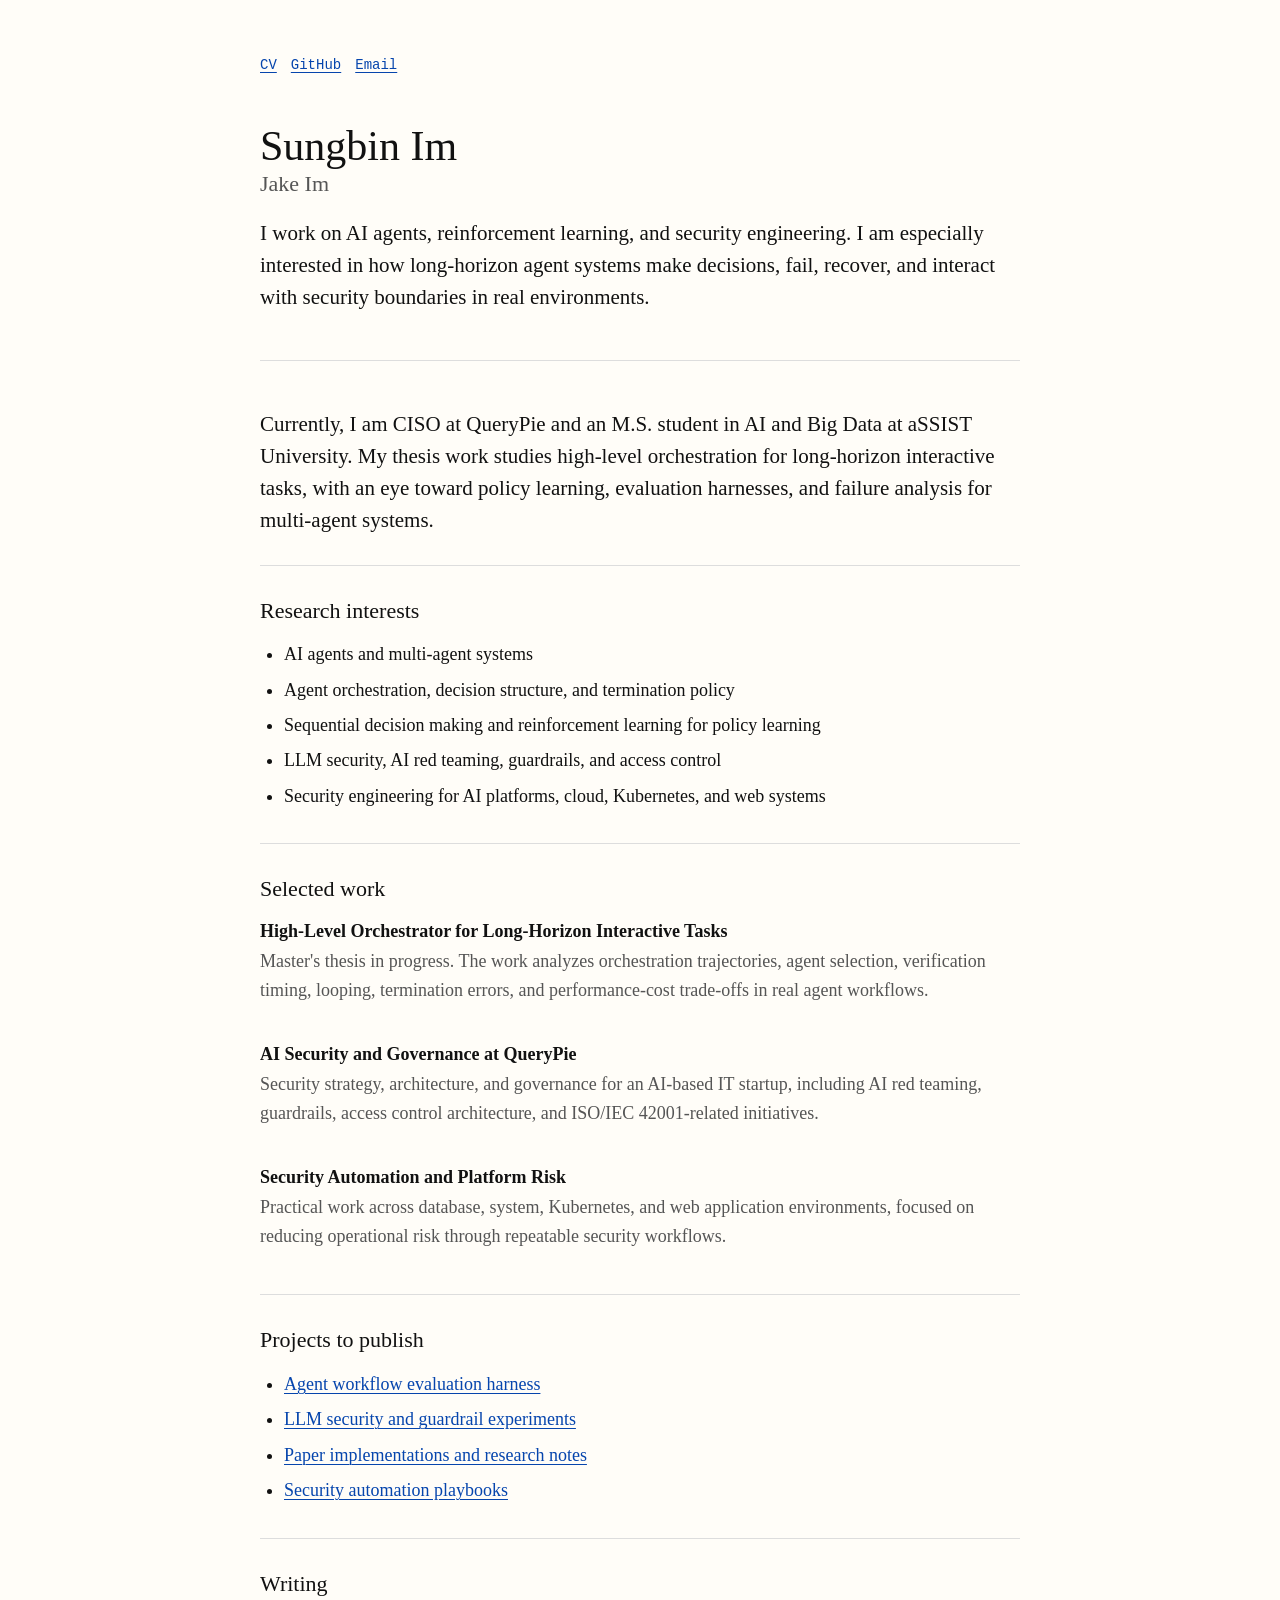
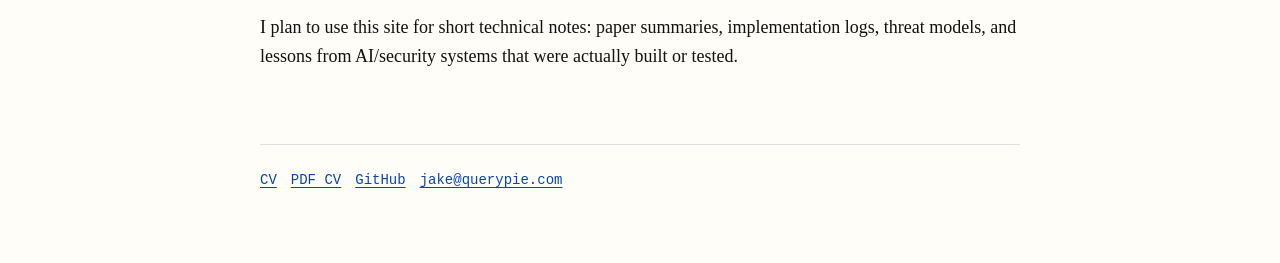
==== index.html @ a09dd4fa "feat(homepage): Create personal homepage" ====
<!doctype html>
<html lang="en">
<head>
  <meta charset="utf-8">
  <meta name="viewport" content="width=device-width, initial-scale=1">
  <meta name="description" content="Sungbin Im (Jake Im) - AI agents, security engineering, and computer science.">
  <title>Sungbin Im (Jake Im)</title>
  <link rel="stylesheet" href="styles.css">
</head>
<body>
  <main class="page">
    <header class="intro">
      <nav class="top-links" aria-label="Primary navigation">
        <a href="cv.html">CV</a>
        <a href="https://github.com/jazdr">GitHub</a>
        <a href="mailto:jake@querypie.com">Email</a>
      </nav>

      <h1>Sungbin Im <span>Jake Im</span></h1>
      <p>
        I work on AI agents, reinforcement learning, and security engineering.
        I am especially interested in how long-horizon agent systems make decisions,
        fail, recover, and interact with security boundaries in real environments.
      </p>
    </header>

    <section class="note">
      <p>
        Currently, I am CISO at QueryPie and an M.S. student in AI and Big Data at
        aSSIST University. My thesis work studies high-level orchestration for
        long-horizon interactive tasks, with an eye toward policy learning,
        evaluation harnesses, and failure analysis for multi-agent systems.
      </p>
    </section>

    <section class="section">
      <h2>Research interests</h2>
      <ul class="plain-list">
        <li>AI agents and multi-agent systems</li>
        <li>Agent orchestration, decision structure, and termination policy</li>
        <li>Sequential decision making and reinforcement learning for policy learning</li>
        <li>LLM security, AI red teaming, guardrails, and access control</li>
        <li>Security engineering for AI platforms, cloud, Kubernetes, and web systems</li>
      </ul>
    </section>

    <section class="section">
      <h2>Selected work</h2>
      <div class="work-list">
        <article>
          <h3>High-Level Orchestrator for Long-Horizon Interactive Tasks</h3>
          <p>
            Master's thesis in progress. The work analyzes orchestration trajectories,
            agent selection, verification timing, looping, termination errors, and
            performance-cost trade-offs in real agent workflows.
          </p>
        </article>
        <article>
          <h3>AI Security and Governance at QueryPie</h3>
          <p>
            Security strategy, architecture, and governance for an AI-based IT startup,
            including AI red teaming, guardrails, access control architecture, and
            ISO/IEC 42001-related initiatives.
          </p>
        </article>
        <article>
          <h3>Security Automation and Platform Risk</h3>
          <p>
            Practical work across database, system, Kubernetes, and web application
            environments, focused on reducing operational risk through repeatable
            security workflows.
          </p>
        </article>
      </div>
    </section>

    <section class="section">
      <h2>Projects to publish</h2>
      <ul class="link-list">
        <li><a href="https://github.com/jazdr">Agent workflow evaluation harness</a></li>
        <li><a href="https://github.com/jazdr">LLM security and guardrail experiments</a></li>
        <li><a href="https://github.com/jazdr">Paper implementations and research notes</a></li>
        <li><a href="https://github.com/jazdr">Security automation playbooks</a></li>
      </ul>
    </section>

    <section class="section">
      <h2>Writing</h2>
      <p>
        I plan to use this site for short technical notes: paper summaries,
        implementation logs, threat models, and lessons from AI/security systems
        that were actually built or tested.
      </p>
    </section>

    <footer class="footer">
      <a href="cv.html">CV</a>
      <a href="assets/Sungbin_Im_CV.pdf">PDF CV</a>
      <a href="https://github.com/jazdr">GitHub</a>
      <a href="mailto:jake@querypie.com">jake@querypie.com</a>
    </footer>
  </main>
</body>
</html>
---- styles.css ----
:root {
  --text: #111;
  --muted: #555;
  --faint: #777;
  --line: #ddd;
  --bg: #fffdf8;
  --link: #0645ad;
  --code: #f4f1ea;
}

* {
  box-sizing: border-box;
}

html {
  scroll-behavior: smooth;
}

body {
  margin: 0;
  background: var(--bg);
  color: var(--text);
  font-family: Georgia, "Times New Roman", Times, serif;
  font-size: 18px;
  line-height: 1.58;
}

a {
  color: var(--link);
  text-decoration: underline;
  text-decoration-thickness: 1px;
  text-underline-offset: 3px;
}

a:hover {
  color: #000;
}

.page {
  width: min(760px, calc(100% - 36px));
  margin: 0 auto;
  padding: 54px 0 72px;
}

.intro {
  padding-bottom: 28px;
  border-bottom: 1px solid var(--line);
}

.top-links {
  display: flex;
  flex-wrap: wrap;
  gap: 14px;
  margin-bottom: 48px;
  font-family: ui-monospace, SFMono-Regular, Menlo, Consolas, monospace;
  font-size: 14px;
}

h1,
h2,
h3,
p {
  margin-top: 0;
}

h1 {
  margin-bottom: 18px;
  font-size: 42px;
  line-height: 1.08;
  font-weight: 400;
}

h1 span {
  display: block;
  color: var(--muted);
  font-size: 22px;
  line-height: 1.4;
}

h2 {
  margin-bottom: 16px;
  font-size: 22px;
  line-height: 1.25;
  font-weight: 400;
}

h3 {
  margin-bottom: 4px;
  font-size: 18px;
  line-height: 1.35;
  font-weight: 700;
}

p {
  margin-bottom: 18px;
}

.intro p,
.note p {
  font-size: 21px;
  line-height: 1.52;
}

.note {
  margin: 30px 0 8px;
  padding: 18px 0 2px;
}

.section {
  padding: 31px 0 26px;
  border-top: 1px solid var(--line);
}

.plain-list,
.link-list,
.detail-list,
.tag-list {
  margin: 0;
  padding-left: 24px;
}

.plain-list li,
.link-list li,
.detail-list li,
.tag-list li {
  margin-bottom: 7px;
}

.work-list {
  display: grid;
  gap: 20px;
}

.work-list article p {
  color: var(--muted);
}

.footer {
  display: flex;
  flex-wrap: wrap;
  gap: 14px;
  margin-top: 30px;
  padding-top: 24px;
  border-top: 1px solid var(--line);
  font-family: ui-monospace, SFMono-Regular, Menlo, Consolas, monospace;
  font-size: 14px;
}

.site-header {
  width: min(760px, calc(100% - 36px));
  margin: 0 auto;
  padding: 34px 0 16px;
  border-bottom: 1px solid var(--line);
}

.mark {
  color: var(--text);
  font-family: ui-monospace, SFMono-Regular, Menlo, Consolas, monospace;
  font-size: 14px;
  text-decoration: none;
}

.nav {
  display: flex;
  flex-wrap: wrap;
  gap: 12px;
  margin-top: 14px;
  font-family: ui-monospace, SFMono-Regular, Menlo, Consolas, monospace;
  font-size: 14px;
}

.cv-hero,
.cv-layout {
  width: min(760px, calc(100% - 36px));
  margin: 0 auto;
}

.cv-hero {
  padding: 44px 0 28px;
}

.eyebrow,
.panel-label {
  margin-bottom: 12px;
  color: var(--faint);
  font-family: ui-monospace, SFMono-Regular, Menlo, Consolas, monospace;
  font-size: 13px;
  text-transform: uppercase;
}

.cv-hero h1 {
  margin-bottom: 14px;
}

.cv-hero h1 span {
  display: block;
}

.lede {
  color: var(--muted);
  font-size: 21px;
}

.hero-actions {
  display: flex;
  flex-wrap: wrap;
  gap: 12px;
  margin-top: 18px;
}

.button {
  display: inline-flex;
  align-items: center;
  min-height: 36px;
  padding: 5px 10px;
  border: 1px solid var(--line);
  background: var(--code);
  font-family: ui-monospace, SFMono-Regular, Menlo, Consolas, monospace;
  font-size: 14px;
  text-decoration: none;
}

.button.primary {
  border-color: var(--text);
}

.cv-layout {
  display: grid;
  grid-template-columns: 190px minmax(0, 1fr);
  gap: 38px;
  padding: 26px 0 72px;
  border-top: 1px solid var(--line);
}

.cv-sidebar {
  color: var(--muted);
  font-size: 15px;
}

.cv-sidebar dl {
  margin: 0;
}

.cv-sidebar dt {
  margin-top: 14px;
  color: var(--text);
  font-family: ui-monospace, SFMono-Regular, Menlo, Consolas, monospace;
  font-size: 13px;
}

.cv-sidebar dd {
  margin: 0;
}

.cv-main {
  display: grid;
  gap: 30px;
}

.cv-block {
  padding-bottom: 24px;
  border-bottom: 1px solid var(--line);
}

.cv-entry {
  display: grid;
  grid-template-columns: minmax(0, 1fr) auto;
  gap: 18px;
  margin-bottom: 12px;
}

.cv-entry p {
  color: var(--muted);
  margin-bottom: 0;
}

.cv-entry time {
  color: var(--faint);
  font-family: ui-monospace, SFMono-Regular, Menlo, Consolas, monospace;
  font-size: 13px;
  white-space: nowrap;
}

@media (max-width: 700px) {
  body {
    font-size: 17px;
  }

  .page {
    padding-top: 34px;
  }

  h1 {
    font-size: 36px;
  }

  .intro p,
  .note p,
  .lede {
    font-size: 19px;
  }

  .cv-layout,
  .cv-entry {
    grid-template-columns: 1fr;
  }

  .cv-sidebar {
    padding-bottom: 10px;
    border-bottom: 1px solid var(--line);
  }
}
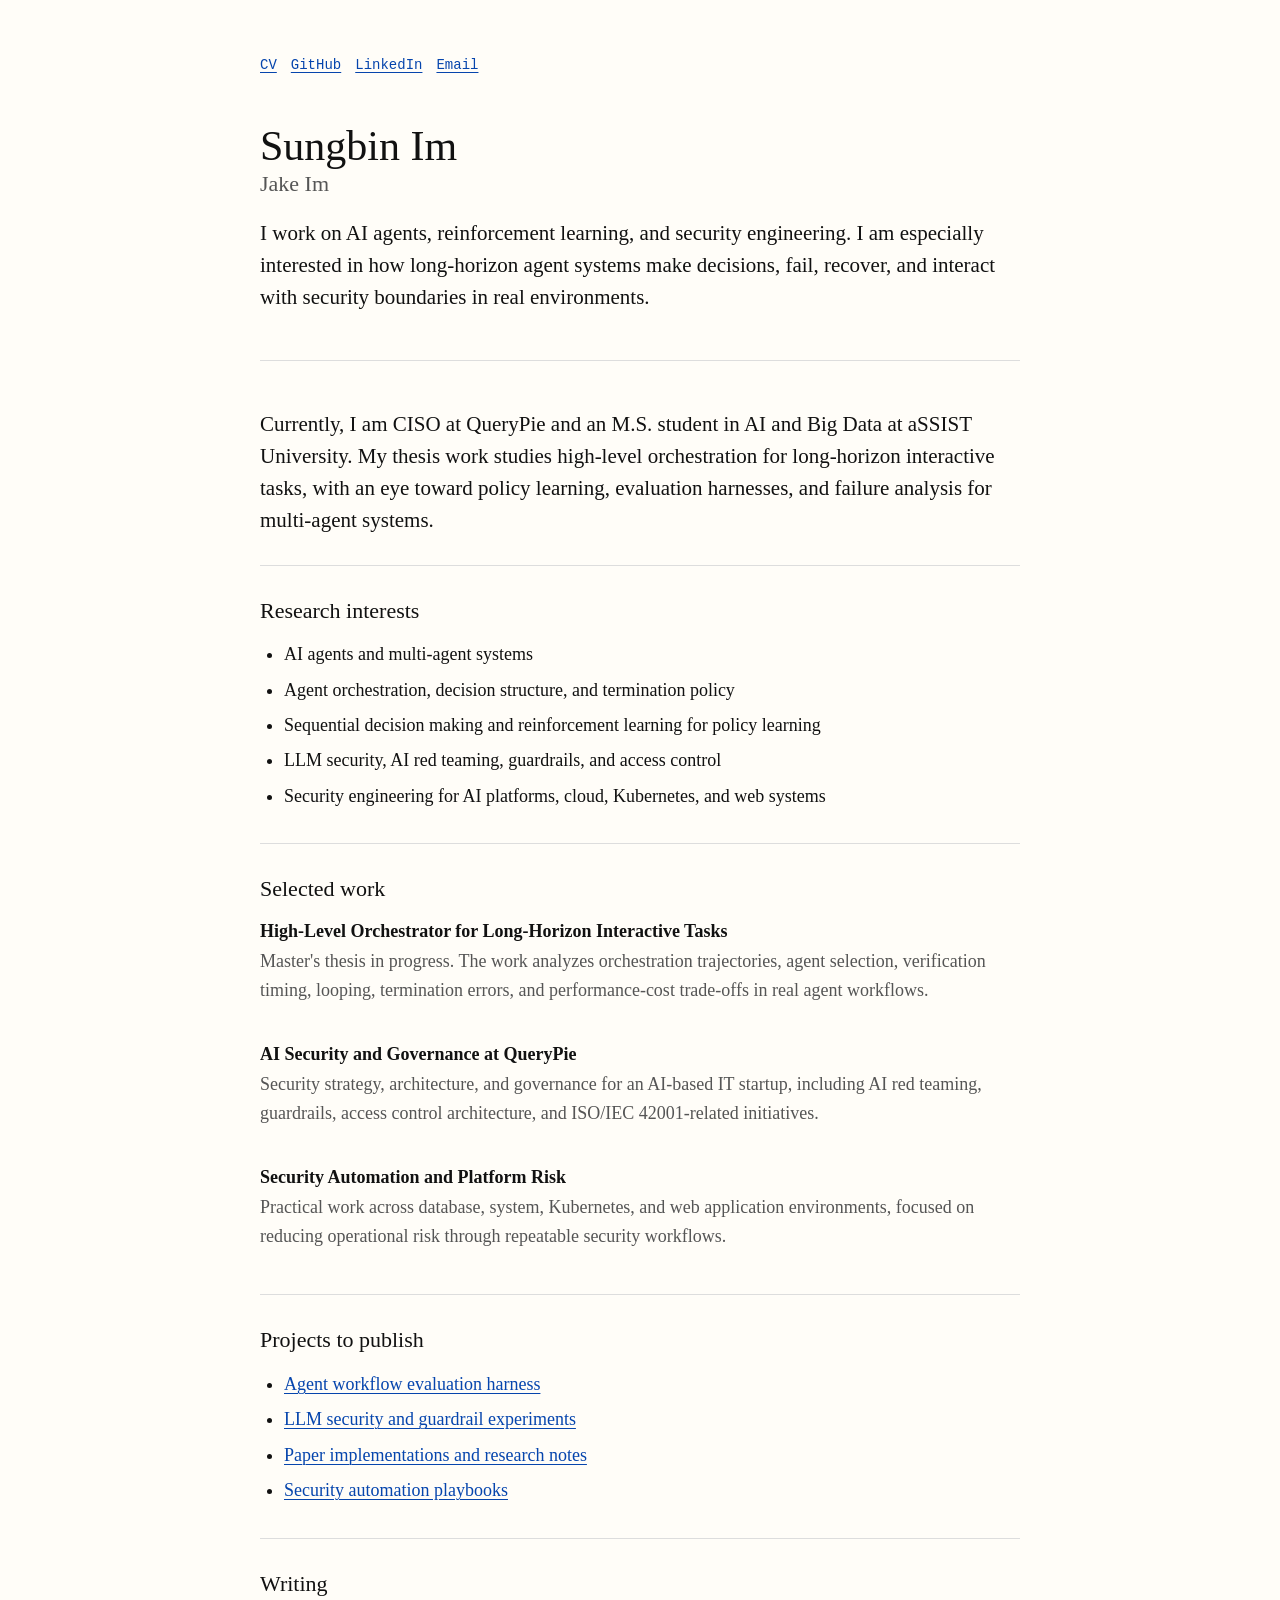
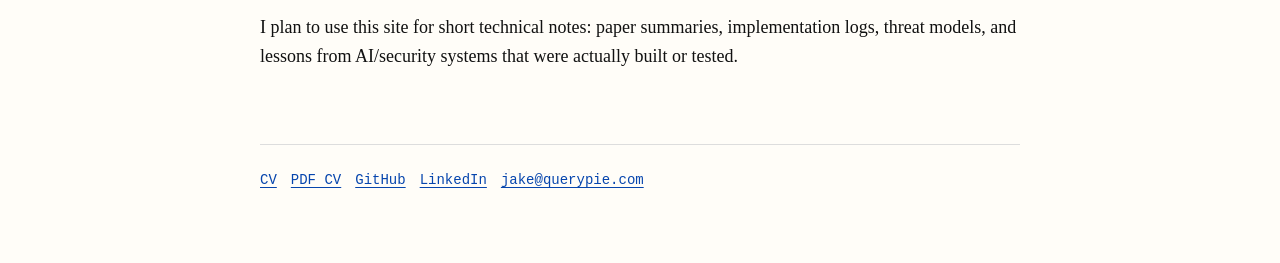
==== commit fc229af6: "feat(homepage): Add LinkedIn profile link" ====
--- a/index.html
+++ b/index.html
@@ -13,6 +13,7 @@
       <nav class="top-links" aria-label="Primary navigation">
         <a href="cv.html">CV</a>
         <a href="https://github.com/jazdr">GitHub</a>
+        <a href="https://www.linkedin.com/in/binlim/">LinkedIn</a>
         <a href="mailto:jake@querypie.com">Email</a>
       </nav>
 
@@ -97,6 +98,7 @@
       <a href="cv.html">CV</a>
       <a href="assets/Sungbin_Im_CV.pdf">PDF CV</a>
       <a href="https://github.com/jazdr">GitHub</a>
+      <a href="https://www.linkedin.com/in/binlim/">LinkedIn</a>
       <a href="mailto:jake@querypie.com">jake@querypie.com</a>
     </footer>
   </main>
